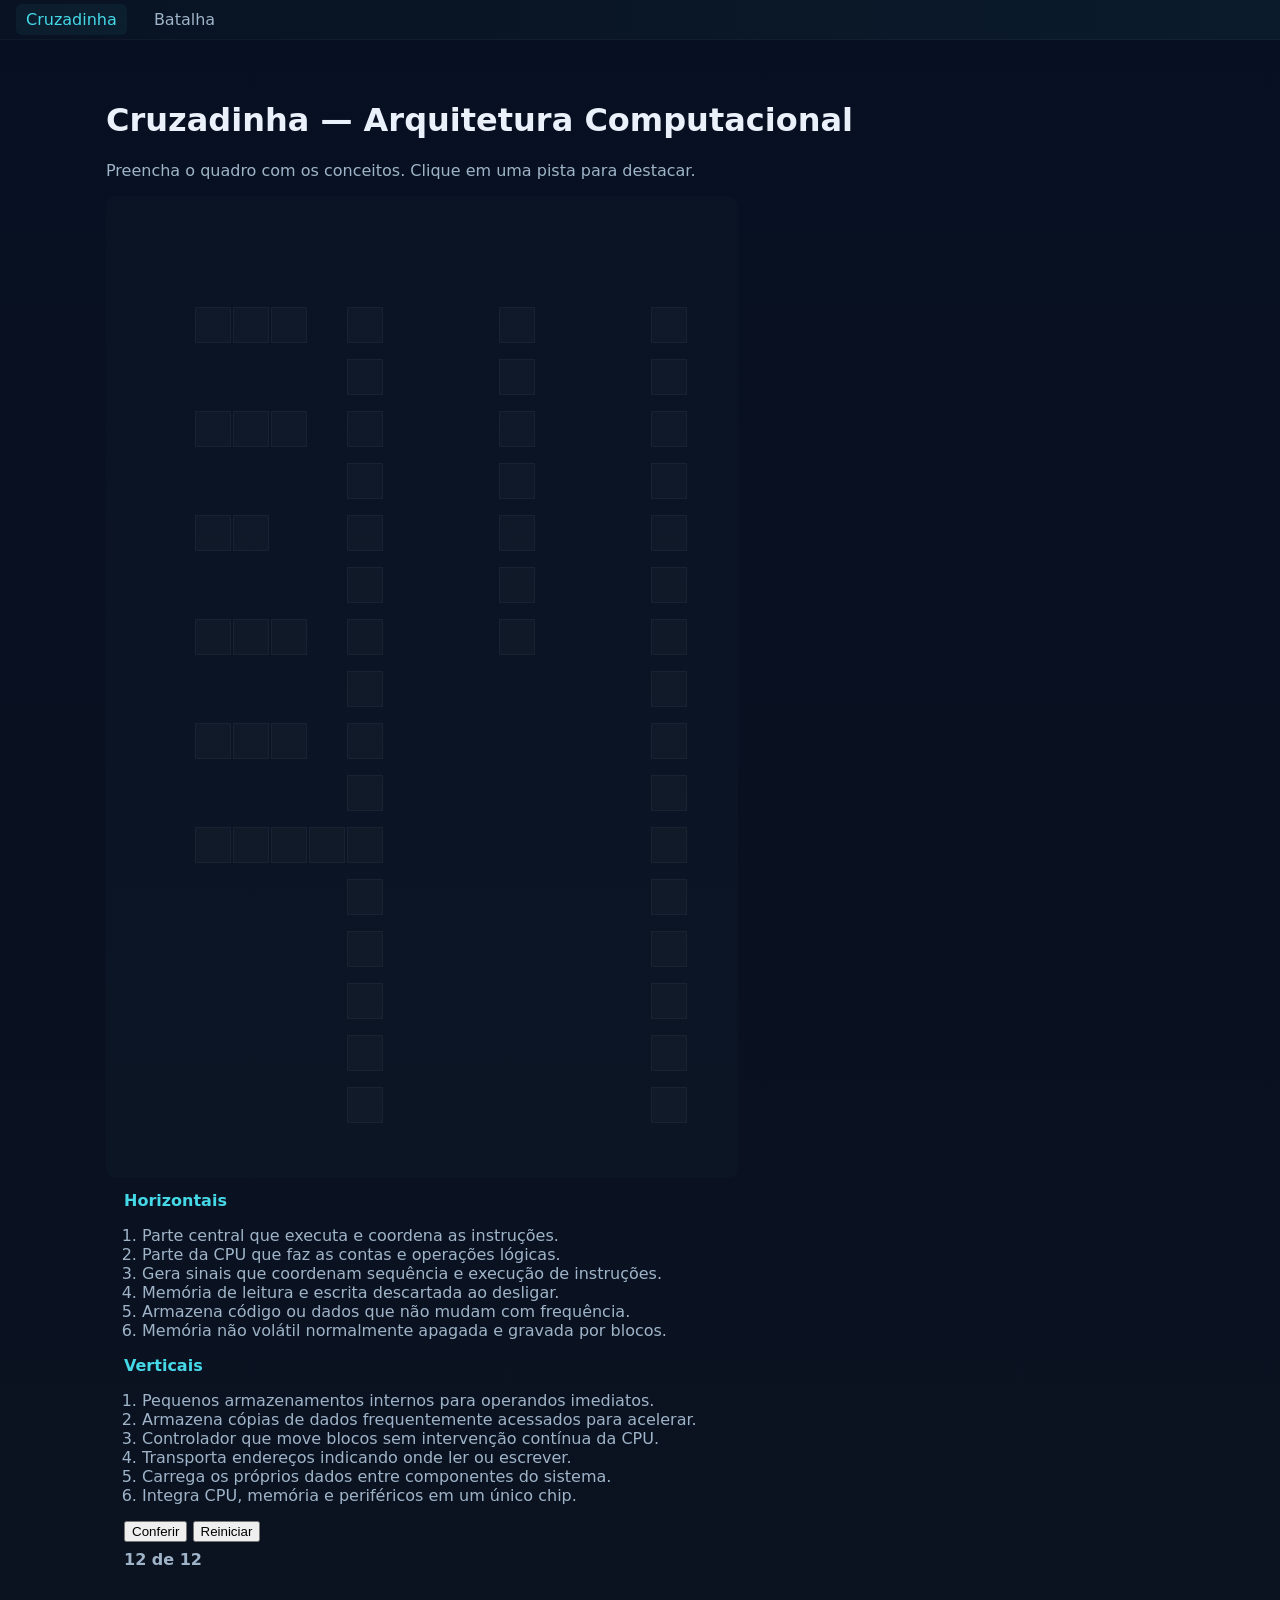
==== index.html @ d0a2ad6b "feat: cria arquvios inicias do projeto" ====
<!doctype html>
<html lang="pt-BR">
<head>
  <meta charset="utf-8" />
  <meta name="viewport" content="width=device-width,initial-scale=1" />
  <title>Cruzadinha - Arquitetura Computacional</title>
  <link rel="stylesheet" href="style.css">
</head>
<body>
  <header class="topnav">
    <nav>
      <a href="index.html" class="active">Cruzadinha</a>
      <a href="batalha.html">Batalha</a>
    </nav>
  </header>

  <main class="container">
    <h1>Cruzadinha — Arquitetura Computacional</h1>
    <p class="lead">Preencha o quadro com os conceitos. Clique em uma pista para destacar.</p>

    <section id="crossword-area">
      <!-- O tabuleiro será renderizado por script.js -->
      <div id="board" class="board" aria-label="Tabuleiro da cruzadinha"></div>
      <aside class="clues">
        <div>
          <h2>Horizontais</h2>
          <ol id="clues-across"></ol>
        </div>
        <div>
          <h2>Verticais</h2>
          <ol id="clues-down"></ol>
        </div>
        <div class="controls">
          <button id="check">Conferir</button>
          <button id="restart">Reiniciar</button>
          <div id="counter" class="counter">0 de 12</div>
        </div>
      </aside>
    </section>

  </main>

  <script src="conceitos.js"></script>
  <script src="script.js"></script>
</body>
</html>
---- style.css ----
/* Estilos compartilhados para Cruzadinha e Batalha */
:root{
  --bg:#0f1724;
  --panel:#0b1220;
  --accent:#45D9E8;
  --muted:#9fb4c8;
  --danger:#F05252;
  --success:#4ADE80;
}
*{box-sizing:border-box}
body{margin:0;font-family:system-ui,-apple-system,Segoe UI,Roboto,"Helvetica Neue",Arial;background:linear-gradient(180deg,#071022,#0b1220);color:#EAF1FA}
.topnav{background:linear-gradient(90deg,#081222,#0b1b2b);padding:10px 16px;border-bottom:1px solid rgba(255,255,255,0.03)}
.topnav nav a{color:var(--muted);margin-right:12px;text-decoration:none;padding:6px 10px;border-radius:6px}
.topnav nav a.active{color:var(--accent);background:rgba(69,217,232,0.06)}
.container{max-width:1100px;margin:24px auto;padding:16px}
.lead{color:var(--muted)}

.board{background:linear-gradient(180deg, rgba(255,255,255,0.01), rgba(69,217,232,0.02));padding:12px;border-radius:10px;display:inline-block}
.clues{display:inline-block;vertical-align:top;margin-left:18px;color:var(--muted)}
.clues h2{color:var(--accent);font-size:1rem}
.clues ol{padding-left:18px}
.controls{margin-top:12px}
.counter{margin-top:8px;font-weight:700}

/* Tabuleiro (cada célula) */
.cell{width:36px;height:36px;border:1px solid rgba(255,255,255,0.04);display:inline-flex;align-items:center;justify-content:center;background:rgba(255,255,255,0.02);margin:1px}
.cell input{width:100%;height:100%;text-align:center;background:transparent;border:0;color:#EAF1FA;font-weight:700;font-size:16px}
.cell.block{background:transparent;border:0}
.cell.correct{background:linear-gradient(90deg, rgba(74,222,128,0.14), rgba(0,0,0,0.12));border-color:rgba(74,222,128,0.3)}
.cell.wrong{background:linear-gradient(90deg, rgba(240,82,82,0.12), rgba(0,0,0,0.12));border-color:rgba(240,82,82,0.3)}
.cell.highlight{outline:3px solid rgba(69,217,232,0.14)}

/* Responsividade */
@media (max-width:800px){
  .board{display:block;overflow:auto}
  .clues{display:block;margin-left:0;margin-top:12px}
}

/* Batalha */
.status-row{display:flex;justify-content:space-between;align-items:center;gap:12px}
.life{background:var(--panel);padding:8px;border-radius:8px;min-width:220px}
.life .label{color:var(--muted);font-weight:700}
.attack-area{margin:18px 0;padding:12px;background:linear-gradient(90deg,#071622,#071226);border-radius:8px}
.cards{display:flex;gap:12px;flex-wrap:wrap}
.card-item{background:linear-gradient(180deg,#071b2a,#071226);padding:12px;border-radius:8px;border:1px solid rgba(255,255,255,0.04);width:180px;cursor:pointer}
.card-item:hover{box-shadow:0 10px 30px rgba(0,0,0,0.6)}
.feedback{margin-top:12px;padding:10px;border-radius:8px;background:rgba(255,255,255,0.02);color:var(--muted)}

.btn{background:var(--accent);color:#02141b;padding:8px 12px;border-radius:8px;border:none;cursor:pointer}
.btn:focus{outline:3px solid rgba(69,217,232,0.14)}

/* focus accessibility */
input:focus, button:focus, a:focus{outline:3px solid rgba(69,217,232,0.12)}
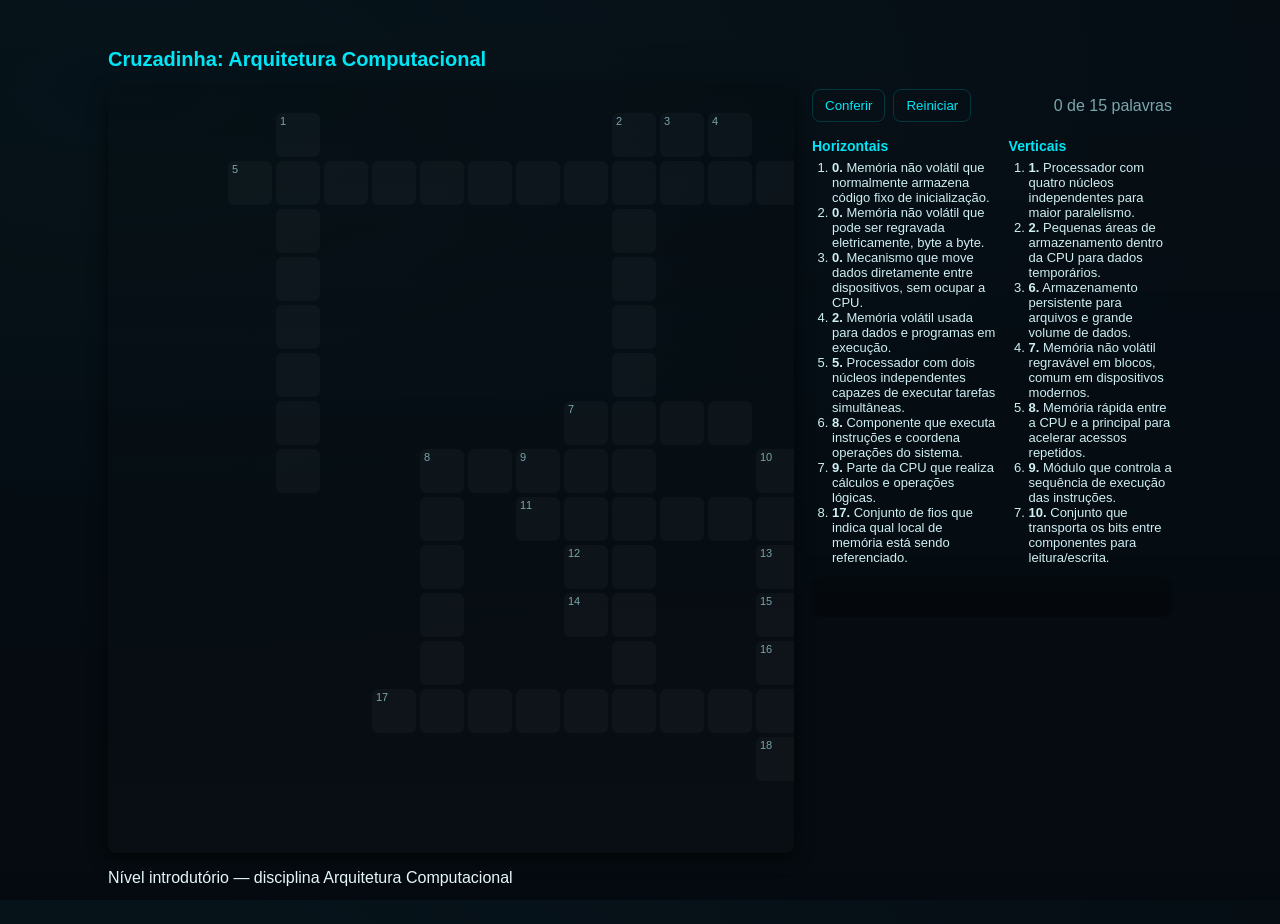
==== commit 107cd92e: "feat: adiciona css inciial e a funcionalidade da cruzada com as palavras em seu devido lugar" ====
--- a/index.html
+++ b/index.html
@@ -4,43 +4,44 @@
   <meta charset="utf-8" />
   <meta name="viewport" content="width=device-width,initial-scale=1" />
   <title>Cruzadinha - Arquitetura Computacional</title>
-  <link rel="stylesheet" href="style.css">
+  <link rel="stylesheet" href="style.css" />
 </head>
 <body>
-  <header class="topnav">
-    <nav>
-      <a href="index.html" class="active">Cruzadinha</a>
-      <a href="batalha.html">Batalha</a>
-    </nav>
-  </header>
+  <main class="container">
+    <h1>Cruzadinha: Arquitetura Computacional</h1>
 
-  <main class="container">
-    <h1>Cruzadinha — Arquitetura Computacional</h1>
-    <p class="lead">Preencha o quadro com os conceitos. Clique em uma pista para destacar.</p>
+    <section class="game">
+      <div id="board-wrap">
+        <div id="board"></div>
+      </div>
 
-    <section id="crossword-area">
-      <!-- O tabuleiro será renderizado por script.js -->
-      <div id="board" class="board" aria-label="Tabuleiro da cruzadinha"></div>
       <aside class="clues">
-        <div>
-          <h2>Horizontais</h2>
-          <ol id="clues-across"></ol>
-        </div>
-        <div>
-          <h2>Verticais</h2>
-          <ol id="clues-down"></ol>
-        </div>
         <div class="controls">
           <button id="check">Conferir</button>
           <button id="restart">Reiniciar</button>
-          <div id="counter" class="counter">0 de 12</div>
+          <div id="score">0 de 0 palavras</div>
         </div>
+
+        <div class="lists">
+          <div>
+            <h2>Horizontais</h2>
+            <ol id="across"></ol>
+          </div>
+          <div>
+            <h2>Verticais</h2>
+            <ol id="down"></ol>
+          </div>
+        </div>
+        <div id="message" class="message"></div>
       </aside>
     </section>
 
+    <footer>
+      <p>Nível introdutório — disciplina Arquitetura Computacional</p>
+    </footer>
   </main>
 
-  <script src="conceitos.js"></script>
+  <script src="dados.js"></script>
   <script src="script.js"></script>
 </body>
 </html>
--- a/style.css
+++ b/style.css
@@ -1,53 +1,54 @@
-/* Estilos compartilhados para Cruzadinha e Batalha */
 :root{
-  --bg:#0f1724;
-  --panel:#0b1220;
-  --accent:#45D9E8;
-  --muted:#9fb4c8;
-  --danger:#F05252;
-  --success:#4ADE80;
+  --bg:#071018; /* quase preto-azulado */
+  --panel:#071827;
+  --neon:#00e6f6; /* ciano */
+  --muted:#7aa6ad;
+  --correct:#07d18b;
+  --wrong:#ff4d6d;
 }
 *{box-sizing:border-box}
-body{margin:0;font-family:system-ui,-apple-system,Segoe UI,Roboto,"Helvetica Neue",Arial;background:linear-gradient(180deg,#071022,#0b1220);color:#EAF1FA}
-.topnav{background:linear-gradient(90deg,#081222,#0b1b2b);padding:10px 16px;border-bottom:1px solid rgba(255,255,255,0.03)}
-.topnav nav a{color:var(--muted);margin-right:12px;text-decoration:none;padding:6px 10px;border-radius:6px}
-.topnav nav a.active{color:var(--accent);background:rgba(69,217,232,0.06)}
-.container{max-width:1100px;margin:24px auto;padding:16px}
-.lead{color:var(--muted)}
+html,body,#board{height:100%}
+body{
+  margin:0;
+  font-family:Inter,Segoe UI,Arial, sans-serif;
+  background:
+    linear-gradient(180deg, rgba(0,0,0,0.15) 0%, rgba(0,0,0,0.35) 100%),
+    radial-gradient(1200px 600px at 10% 10%, rgba(0,230,246,0.03), transparent),
+    var(--bg);
+  color:#e6f7fb;
+  -webkit-font-smoothing:antialiased;
+  -moz-osx-font-smoothing:grayscale;
+}
+.container{max-width:1100px;margin:24px auto;padding:18px}
+h1{margin:6px 0 18px;color:var(--neon);font-size:20px}
+.game{display:flex;gap:18px;align-items:flex-start}
+#board-wrap{flex:1;overflow:auto;padding:12px;border-radius:8px;background:linear-gradient(180deg, rgba(0,0,0,0.12), rgba(255,255,255,0.01));box-shadow:0 4px 18px rgba(0,0,0,0.6)}
+#board{display:grid;gap:4px;padding:12px}
+.cell{width:44px;height:44px;background:rgba(255,255,255,0.03);border-radius:6px;position:relative;display:flex;align-items:center;justify-content:center}
+.cell.block{background:transparent}
+.cell input{width:100%;height:100%;border:0;background:transparent;color:var(--neon);font-weight:700;font-size:20px;text-align:center;outline:none}
+.cell .num{position:absolute;left:4px;top:2px;font-size:11px;color:var(--muted)}
+.clues{width:360px}
+.clues .controls{display:flex;gap:8px;align-items:center;margin-bottom:12px}
+button{background:transparent;border:1px solid rgba(0,230,246,0.18);color:var(--neon);padding:8px 12px;border-radius:8px;cursor:pointer}
+button:hover{background:rgba(0,230,246,0.03)}
+#score{margin-left:auto;color:var(--muted)}
+.lists{display:flex;gap:12px}
+.lists h2{margin:4px 0 6px;font-size:14px;color:var(--neon)}
+ol{padding-left:20px;margin:0;font-size:13px;color:#cfeff3}
+.message{margin-top:12px;padding:10px;border-radius:8px;background:rgba(0,0,0,0.25);min-height:40px}
+.cell.correct input{background:linear-gradient(90deg, rgba(7,209,139,0.06), rgba(7,209,139,0.02));border-radius:6px}
+.cell.wrong input{background:linear-gradient(90deg, rgba(255,77,109,0.06), rgba(255,77,109,0.02));border-radius:6px}
 
-.board{background:linear-gradient(180deg, rgba(255,255,255,0.01), rgba(69,217,232,0.02));padding:12px;border-radius:10px;display:inline-block}
-.clues{display:inline-block;vertical-align:top;margin-left:18px;color:var(--muted)}
-.clues h2{color:var(--accent);font-size:1rem}
-.clues ol{padding-left:18px}
-.controls{margin-top:12px}
-.counter{margin-top:8px;font-weight:700}
-
-/* Tabuleiro (cada célula) */
-.cell{width:36px;height:36px;border:1px solid rgba(255,255,255,0.04);display:inline-flex;align-items:center;justify-content:center;background:rgba(255,255,255,0.02);margin:1px}
-.cell input{width:100%;height:100%;text-align:center;background:transparent;border:0;color:#EAF1FA;font-weight:700;font-size:16px}
-.cell.block{background:transparent;border:0}
-.cell.correct{background:linear-gradient(90deg, rgba(74,222,128,0.14), rgba(0,0,0,0.12));border-color:rgba(74,222,128,0.3)}
-.cell.wrong{background:linear-gradient(90deg, rgba(240,82,82,0.12), rgba(0,0,0,0.12));border-color:rgba(240,82,82,0.3)}
-.cell.highlight{outline:3px solid rgba(69,217,232,0.14)}
-
-/* Responsividade */
-@media (max-width:800px){
-  .board{display:block;overflow:auto}
-  .clues{display:block;margin-left:0;margin-top:12px}
+/* responsive */
+@media (max-width:900px){
+  .game{flex-direction:column}
+  .clues{width:100%}
+  .cell{width:40px;height:40px}
 }
 
-/* Batalha */
-.status-row{display:flex;justify-content:space-between;align-items:center;gap:12px}
-.life{background:var(--panel);padding:8px;border-radius:8px;min-width:220px}
-.life .label{color:var(--muted);font-weight:700}
-.attack-area{margin:18px 0;padding:12px;background:linear-gradient(90deg,#071622,#071226);border-radius:8px}
-.cards{display:flex;gap:12px;flex-wrap:wrap}
-.card-item{background:linear-gradient(180deg,#071b2a,#071226);padding:12px;border-radius:8px;border:1px solid rgba(255,255,255,0.04);width:180px;cursor:pointer}
-.card-item:hover{box-shadow:0 10px 30px rgba(0,0,0,0.6)}
-.feedback{margin-top:12px;padding:10px;border-radius:8px;background:rgba(255,255,255,0.02);color:var(--muted)}
-
-.btn{background:var(--accent);color:#02141b;padding:8px 12px;border-radius:8px;border:none;cursor:pointer}
-.btn:focus{outline:3px solid rgba(69,217,232,0.14)}
-
-/* focus accessibility */
-input:focus, button:focus, a:focus{outline:3px solid rgba(69,217,232,0.12)}
+/* subtle grid/trace texture using CSS gradients (circuit-like) */
+body::before{content:"";position:fixed;inset:0;pointer-events:none;opacity:0.06;background-image:
+  linear-gradient(90deg, rgba(0,230,246,0.03) 1px, transparent 1px),
+  linear-gradient(0deg, rgba(0,230,246,0.02) 1px, transparent 1px);
+  background-size:120px 120px,120px 120px;mix-blend-mode:overlay}
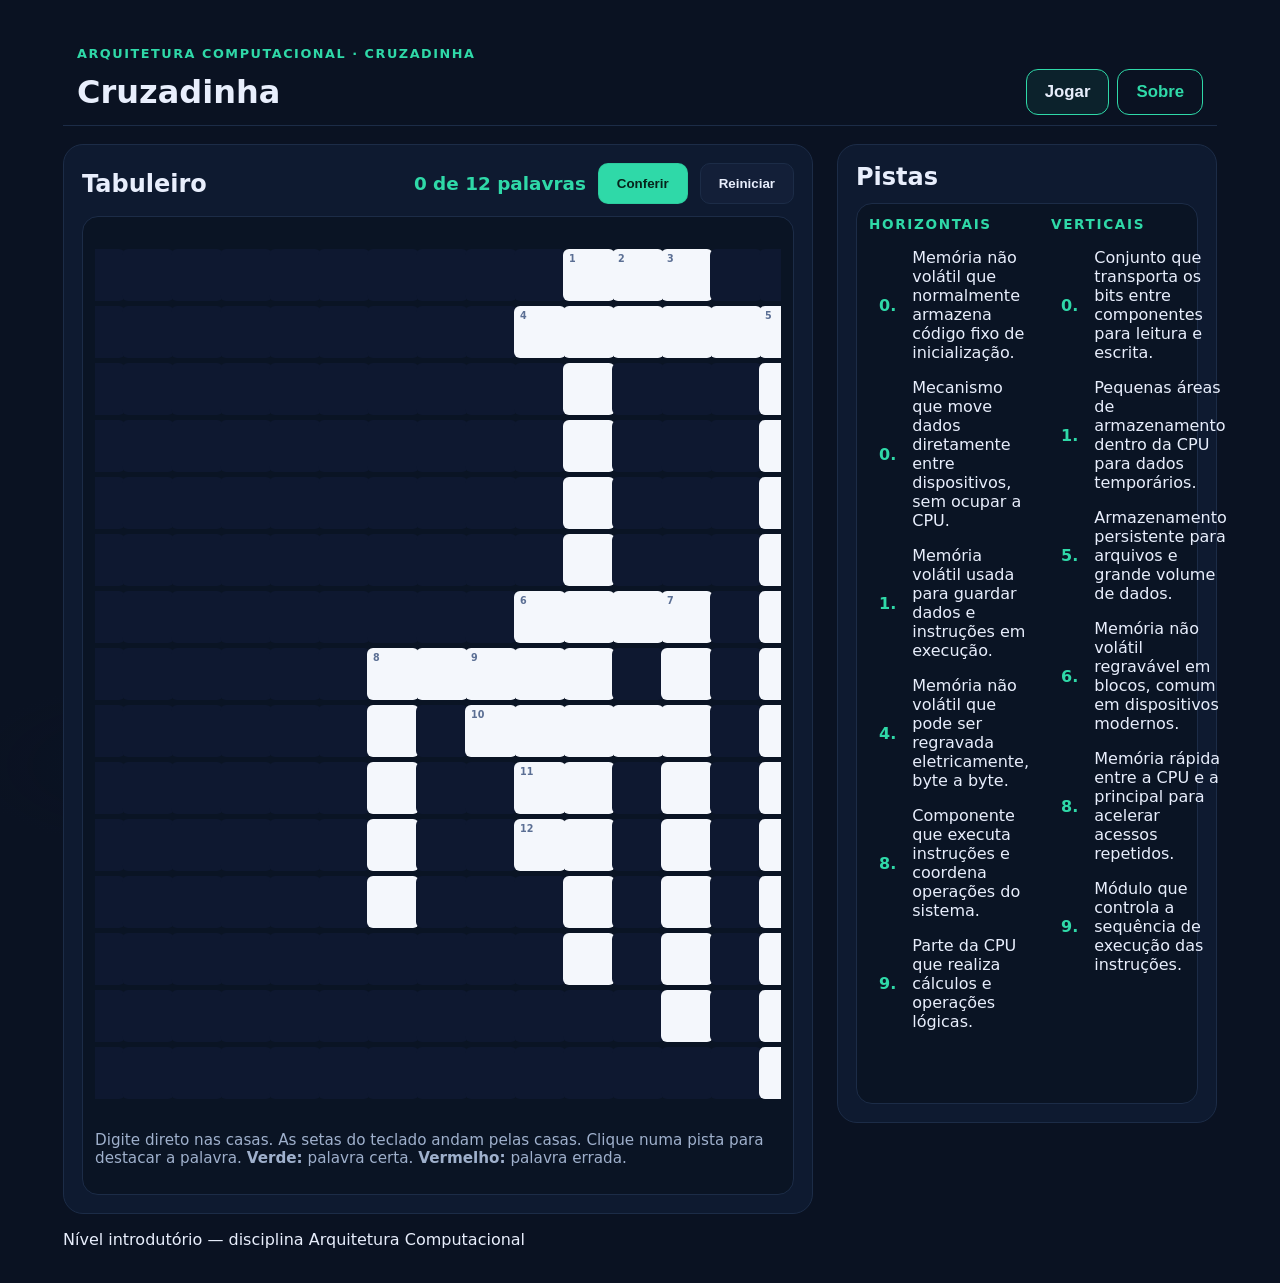
==== commit e46443a4: "style: altera a estilização da pagina" ====
--- a/index.html
+++ b/index.html
@@ -8,31 +8,55 @@
 </head>
 <body>
   <main class="container">
-    <h1>Cruzadinha: Arquitetura Computacional</h1>
+    <header class="site-header">
+      <div class="site-header-inner">
+        <div class="kicker">ARQUITETURA COMPUTACIONAL · CRUZADINHA</div>
+        <div class="title-row">
+          <h1 class="site-title">Cruzadinha</h1>
+          <nav class="nav-menu" aria-label="menu principal">
+            <button class="nav-btn current">Jogar</button>
+            <button class="nav-btn">Sobre</button>
+          </nav>
+        </div>
+      </div>
+    </header>
 
     <section class="game">
-      <div id="board-wrap">
-        <div id="board"></div>
+      <div class="card board-card">
+        <div class="card-header">
+          <div class="card-title">Tabuleiro</div>
+          <div class="card-actions">
+            <div id="score">0 de 0 palavras</div>
+            <button id="check">Conferir</button>
+            <button id="restart">Reiniciar</button>
+          </div>
+        </div>
+
+        <div class="card-body">
+          <div id="board-wrap">
+            <div id="board"></div>
+          </div>
+          <p class="help">Digite direto nas casas. As setas do teclado andam pelas casas. Clique numa pista para destacar a palavra. <strong>Verde:</strong> palavra certa. <strong>Vermelho:</strong> palavra errada.</p>
+        </div>
       </div>
 
-      <aside class="clues">
-        <div class="controls">
-          <button id="check">Conferir</button>
-          <button id="restart">Reiniciar</button>
-          <div id="score">0 de 0 palavras</div>
+      <aside class="card clues-card">
+        <div class="card-header">
+          <div class="card-title">Pistas</div>
         </div>
-
-        <div class="lists">
-          <div>
-            <h2>Horizontais</h2>
-            <ol id="across"></ol>
+        <div class="card-body">
+          <div class="lists">
+            <div class="list-col">
+              <h3 class="list-title">HORIZONTAIS</h3>
+              <ol id="across" class="clue-list"></ol>
+            </div>
+            <div class="list-col">
+              <h3 class="list-title">VERTICAIS</h3>
+              <ol id="down" class="clue-list"></ol>
+            </div>
           </div>
-          <div>
-            <h2>Verticais</h2>
-            <ol id="down"></ol>
-          </div>
+          <div id="message" class="message"></div>
         </div>
-        <div id="message" class="message"></div>
       </aside>
     </section>
 
--- a/style.css
+++ b/style.css
@@ -1,54 +1,110 @@
 :root{
-  --bg:#071018; /* quase preto-azulado */
-  --panel:#071827;
-  --neon:#00e6f6; /* ciano */
-  --muted:#7aa6ad;
-  --correct:#07d18b;
-  --wrong:#ff4d6d;
+  --bg: #0a1222;
+  --card: #0e1a30;
+  --card-fundo: #0a1424;
+  --borda: #1c2c47;
+  --menta: #2fd9a8;
+  --texto: #e8eefc;
+  --texto-suave: #9fb0cc;
+  --certo: #2fd9a8;
+  --errado: #ff5d6c;
+  --casa: #f4f7fc;
+  --casa-vazia: #0e1830;
 }
 *{box-sizing:border-box}
-html,body,#board{height:100%}
+html,body{height:100%}
 body{
   margin:0;
-  font-family:Inter,Segoe UI,Arial, sans-serif;
-  background:
-    linear-gradient(180deg, rgba(0,0,0,0.15) 0%, rgba(0,0,0,0.35) 100%),
-    radial-gradient(1200px 600px at 10% 10%, rgba(0,230,246,0.03), transparent),
-    var(--bg);
-  color:#e6f7fb;
+  font-family: system-ui, "Segoe UI", Roboto, Arial, sans-serif;
+  background: radial-gradient(800px 400px at 10% 85%, rgba(10,18,34,0.12), transparent 20%), var(--bg);
+  color:var(--texto);
   -webkit-font-smoothing:antialiased;
   -moz-osx-font-smoothing:grayscale;
 }
-.container{max-width:1100px;margin:24px auto;padding:18px}
-h1{margin:6px 0 18px;color:var(--neon);font-size:20px}
-.game{display:flex;gap:18px;align-items:flex-start}
-#board-wrap{flex:1;overflow:auto;padding:12px;border-radius:8px;background:linear-gradient(180deg, rgba(0,0,0,0.12), rgba(255,255,255,0.01));box-shadow:0 4px 18px rgba(0,0,0,0.6)}
-#board{display:grid;gap:4px;padding:12px}
-.cell{width:44px;height:44px;background:rgba(255,255,255,0.03);border-radius:6px;position:relative;display:flex;align-items:center;justify-content:center}
-.cell.block{background:transparent}
-.cell input{width:100%;height:100%;border:0;background:transparent;color:var(--neon);font-weight:700;font-size:20px;text-align:center;outline:none}
-.cell .num{position:absolute;left:4px;top:2px;font-size:11px;color:var(--muted)}
-.clues{width:360px}
-.clues .controls{display:flex;gap:8px;align-items:center;margin-bottom:12px}
-button{background:transparent;border:1px solid rgba(0,230,246,0.18);color:var(--neon);padding:8px 12px;border-radius:8px;cursor:pointer}
-button:hover{background:rgba(0,230,246,0.03)}
-#score{margin-left:auto;color:var(--muted)}
-.lists{display:flex;gap:12px}
-.lists h2{margin:4px 0 6px;font-size:14px;color:var(--neon)}
-ol{padding-left:20px;margin:0;font-size:13px;color:#cfeff3}
-.message{margin-top:12px;padding:10px;border-radius:8px;background:rgba(0,0,0,0.25);min-height:40px}
-.cell.correct input{background:linear-gradient(90deg, rgba(7,209,139,0.06), rgba(7,209,139,0.02));border-radius:6px}
-.cell.wrong input{background:linear-gradient(90deg, rgba(255,77,109,0.06), rgba(255,77,109,0.02));border-radius:6px}
+.container{max-width:1190px;margin:18px auto;padding:18px}
+
+/* Header */
+.site-header{border-bottom:1px solid var(--borda);background:transparent;padding:10px 0;margin-bottom:18px}
+.site-header-inner{display:flex;flex-direction:column;gap:8px;max-width:1190px;margin:0 auto;padding:0 14px}
+.kicker{color:var(--menta);font-weight:800;letter-spacing:0.12em;font-size:0.8rem;text-transform:uppercase}
+.title-row{display:flex;align-items:center;gap:16px}
+.site-title{font-size:2rem;margin:0;font-weight:800;color:var(--texto)}
+.nav-menu{margin-left:auto;display:flex;gap:8px}
+.nav-btn{background:transparent;border:1px solid var(--menta);color:var(--menta);padding:12px 18px;border-radius:12px;font-weight:800;font-size:1.05rem;cursor:pointer}
+.nav-btn.current{background:rgba(47,217,168,0.08);color:var(--texto)}
+.nav-btn:hover{background:rgba(47,217,168,0.12)}
+.nav-btn:focus{outline:3px solid rgba(47,217,168,0.18)}
+
+/* layout */
+.game{display:flex;gap:24px;align-items:flex-start}
+.card{background:var(--card);border:1px solid var(--borda);border-radius:20px;padding:18px}
+.board-card{flex:1;min-width:320px}
+.clues-card{width:380px}
+.card-header{display:flex;align-items:center;justify-content:space-between;margin-bottom:12px}
+.card-title{font-size:1.5rem;font-weight:800;color:var(--texto)}
+.card-actions{display:flex;align-items:center;gap:12px}
+.card-actions #score{color:var(--menta);font-weight:800;font-size:1.15rem}
+.card-actions button{border-radius:10px;padding:12px 18px;font-weight:800;cursor:pointer;border:1px solid var(--borda)}
+.card-actions button:focus{outline:3px solid rgba(47,217,168,0.14)}
+.card-actions #check{background:var(--menta);color:#06231b;border:1px solid rgba(0,0,0,0.06)}
+.card-actions #restart{background:#131f38;color:var(--texto);border:1px solid var(--borda)}
+.card-actions button:hover{transform:translateY(-1px);filter:brightness(1.05)}
+
+.card-body{background:var(--card-fundo);border:1px solid var(--borda);border-radius:16px;padding:12px}
+
+#board-wrap{overflow:auto;padding:12px;display:flex;justify-content:center}
+#board{display:grid;gap:5px;padding:8px}
+.cell{width:52px;height:52px;border-radius:6px;position:relative;display:flex;align-items:center;justify-content:center;transition:background-color 150ms,color 150ms,transform 120ms}
+.cell.block{background:var(--casa-vazia)}
+.cell input{width:100%;height:100%;border:0;background:var(--casa);color:#0a1222;font-weight:800;font-size:1.5rem;text-align:center;outline:none;border-radius:6px}
+.cell .num{position:absolute;left:6px;top:4px;font-size:0.6rem;color:#5b6f94;font-weight:600;text-transform:lowercase}
+
+/* focus and active word (best-effort: focus cell + focus-within) */
+.cell:focus-within{box-shadow:0 0 0 3px rgba(47,217,168,0.12);}
+.cell input:focus{outline:2px solid var(--menta);box-shadow:0 4px 18px rgba(47,217,168,0.08)}
+.cell:focus-within input{background: #d6f7ec}
+
+/* correct / wrong */
+.cell.correct{background:var(--certo)}
+.cell.correct input{background:transparent;color:#06231b}
+.cell.wrong{background:var(--errado)}
+.cell.wrong input{background:transparent;color:#fff}
+.cell.correct.wrong{background:var(--certo)}
+
+.help{color:var(--texto-suave);font-size:0.95rem;margin-top:12px}
+
+/* clues */
+.lists{display:grid;grid-template-columns:1fr 1fr;gap:12px}
+.list-title{font-size:0.85rem;color:var(--menta);font-weight:800;letter-spacing:0.12em;text-transform:uppercase;margin:0 0 8px}
+.clue-list{list-style-position:inside;padding:0;margin:0;color:var(--texto)}
+.clue-list li{padding:8px 10px;border-radius:8px;display:flex;align-items:center;justify-content:space-between;gap:8px}
+.clue-list li:hover{background:#13213b;cursor:pointer}
+.clue-list li strong{color:var(--menta);margin-right:8px}
+.clue-list li .status{opacity:0}
+.clue-list li.correct .status{opacity:1;color:var(--certo)}
+.clue-list li.wrong .status{opacity:1;color:var(--errado)}
+.message{margin-top:12px;padding:10px;border-radius:8px;background:transparent;min-height:40px}
+
+/* success banner */
+.success-banner{border:1px solid rgba(47,217,168,0.22);background:rgba(47,217,168,0.08);padding:12px;border-radius:14px;color:var(--texto);font-weight:700;animation: enter 260ms ease}
+@keyframes enter{from{opacity:0;transform:translateY(6px)}to{opacity:1;transform:none}}
 
 /* responsive */
 @media (max-width:900px){
   .game{flex-direction:column}
-  .clues{width:100%}
+  .clues-card{width:100%}
+  .card{padding:14px}
   .cell{width:40px;height:40px}
+  .site-title{font-size:1.4rem}
+  .nav-menu{order:3;width:100%;justify-content:flex-start}
 }
 
-/* subtle grid/trace texture using CSS gradients (circuit-like) */
-body::before{content:"";position:fixed;inset:0;pointer-events:none;opacity:0.06;background-image:
-  linear-gradient(90deg, rgba(0,230,246,0.03) 1px, transparent 1px),
-  linear-gradient(0deg, rgba(0,230,246,0.02) 1px, transparent 1px);
-  background-size:120px 120px,120px 120px;mix-blend-mode:overlay}
+@media (max-width:700px){
+  #board{gap:4px}
+  .cell{width:36px;height:36px}
+  .card-actions{flex-direction:column;align-items:flex-end}
+}
+
+@media (prefers-reduced-motion: reduce){
+  *{transition:none!important;animation:none!important}
+}
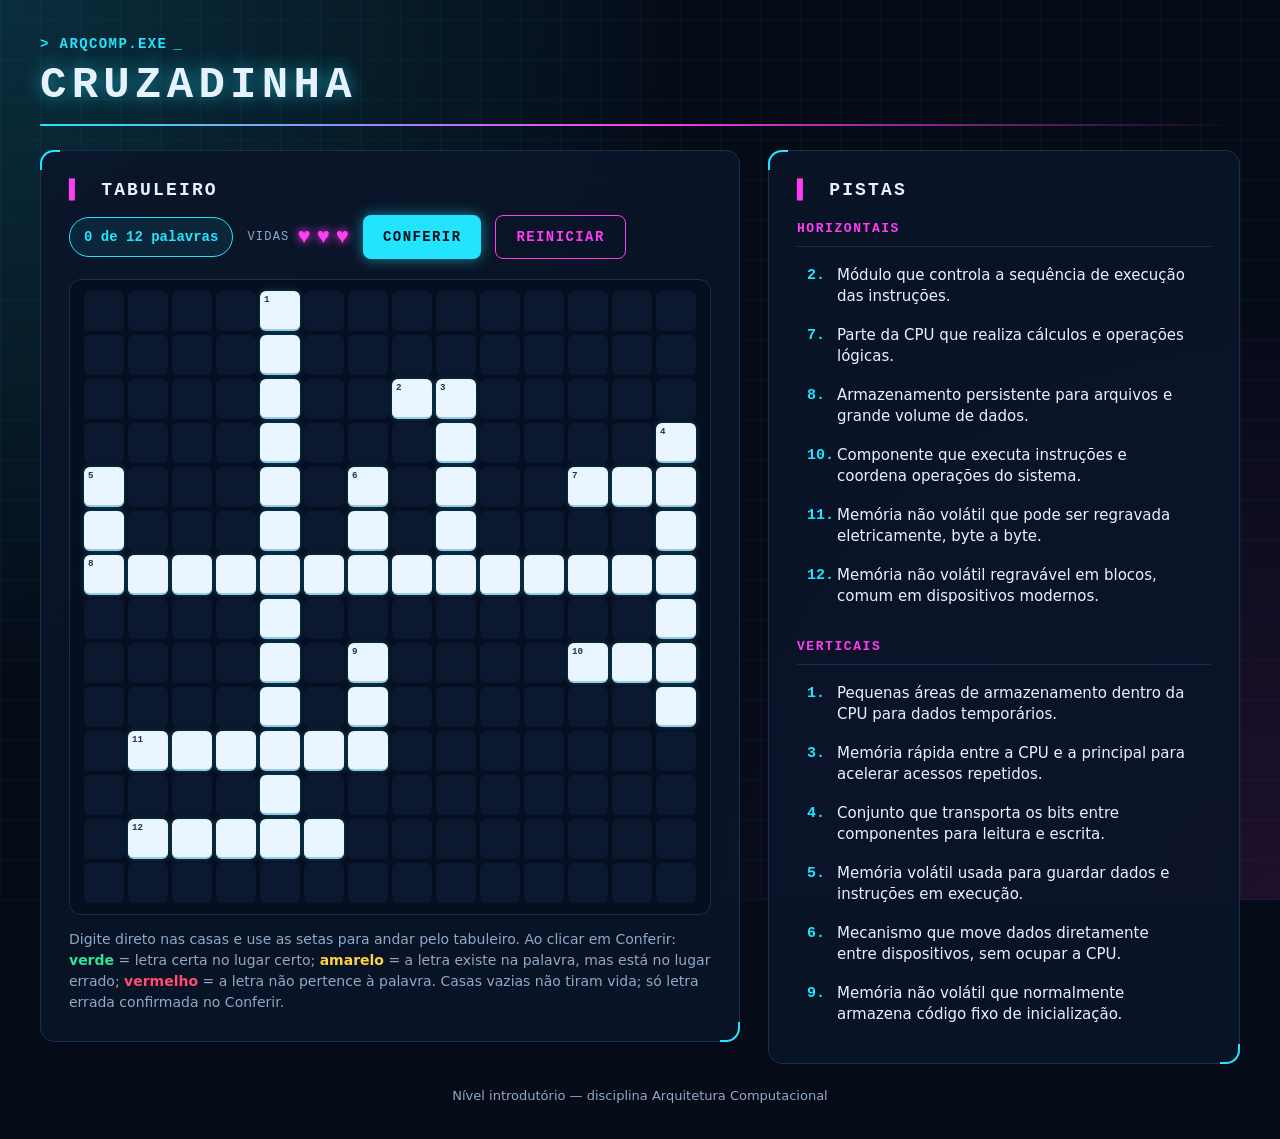
==== commit 38b88a8f: "refactor: reorganiza os arquivos para melhorar a experiência do usuário" ====
--- a/index.html
+++ b/index.html
@@ -10,23 +10,19 @@
   <main class="container">
     <header class="site-header">
       <div class="site-header-inner">
-        <div class="kicker">ARQUITETURA COMPUTACIONAL · CRUZADINHA</div>
-        <div class="title-row">
-          <h1 class="site-title">Cruzadinha</h1>
-          <nav class="nav-menu" aria-label="menu principal">
-            <button class="nav-btn current">Jogar</button>
-            <button class="nav-btn">Sobre</button>
-          </nav>
-        </div>
+        <div class="prompt-line">&gt; ARQCOMP.EXE<span class="cursor">_</span></div>
+        <h1 class="site-title">CRUZADINHA</h1>
+        <div class="title-underline"></div>
       </div>
     </header>
 
     <section class="game">
-      <div class="card board-card">
+      <div class="card board-card painel">
         <div class="card-header">
-          <div class="card-title">Tabuleiro</div>
+          <h2 class="panel-title">TABULEIRO</h2>
           <div class="card-actions">
             <div id="score">0 de 0 palavras</div>
+            <div id="lives" aria-label="3 vidas restantes">Vidas: ♥ ♥ ♥</div>
             <button id="check">Conferir</button>
             <button id="restart">Reiniciar</button>
           </div>
@@ -36,13 +32,14 @@
           <div id="board-wrap">
             <div id="board"></div>
           </div>
-          <p class="help">Digite direto nas casas. As setas do teclado andam pelas casas. Clique numa pista para destacar a palavra. <strong>Verde:</strong> palavra certa. <strong>Vermelho:</strong> palavra errada.</p>
+          <div id="status" class="status-area" aria-live="polite"></div>
+          <p class="help">Digite direto nas casas e use as setas para andar pelo tabuleiro. Ao clicar em Conferir: <strong class="c-verde">verde</strong> = letra certa no lugar certo; <strong class="c-amarelo">amarelo</strong> = a letra existe na palavra, mas está no lugar errado; <strong class="c-vermelho">vermelho</strong> = a letra não pertence à palavra. Casas vazias não tiram vida; só letra errada confirmada no Conferir.</p>
         </div>
       </div>
 
-      <aside class="card clues-card">
+      <aside class="card clues-card painel">
         <div class="card-header">
-          <div class="card-title">Pistas</div>
+          <h2 class="panel-title">PISTAS</h2>
         </div>
         <div class="card-body">
           <div class="lists">
@@ -68,4 +65,4 @@
   <script src="dados.js"></script>
   <script src="script.js"></script>
 </body>
-</html>
+</html>
--- a/style.css
+++ b/style.css
@@ -1,110 +1,540 @@
-:root{
-  --bg: #0a1222;
-  --card: #0e1a30;
-  --card-fundo: #0a1424;
-  --borda: #1c2c47;
-  --menta: #2fd9a8;
-  --texto: #e8eefc;
-  --texto-suave: #9fb0cc;
-  --certo: #2fd9a8;
-  --errado: #ff5d6c;
-  --casa: #f4f7fc;
-  --casa-vazia: #0e1830;
-}
-*{box-sizing:border-box}
-html,body{height:100%}
-body{
-  margin:0;
-  font-family: system-ui, "Segoe UI", Roboto, Arial, sans-serif;
-  background: radial-gradient(800px 400px at 10% 85%, rgba(10,18,34,0.12), transparent 20%), var(--bg);
-  color:var(--texto);
-  -webkit-font-smoothing:antialiased;
-  -moz-osx-font-smoothing:grayscale;
-}
-.container{max-width:1190px;margin:18px auto;padding:18px}
+:root {
+  --bg: #050b17;
+  --painel: rgba(10, 20, 40, 0.9);
+  --borda: #17304d;
+  --ciano: #22e4ff;
+  --magenta: #ff3df2;
+  --texto: #e6f3ff;
+  --texto-suave: #8fa9c7;
+  --certo: #2fe39a;
+  --amarelo: #ffd23f;
+  --errado: #ff4d6d;
+  --casa: #eaf6ff;
+  --casa-ativa: #cfeffb;
+  --grade-vazia: #0b1830;
+  --grade-gap: #060f20;
+  --tam-casa: 44px;
+  /* will be overridden by JS */
+}
+
+* {
+  box-sizing: border-box
+}
+
+html,
+body {
+  height: 100%;
+}
+
+body {
+  margin: 0;
+  color: var(--texto);
+  background:
+    radial-gradient(circle at 0 0, rgba(34, 228, 255, .16), transparent 45%),
+    radial-gradient(circle at 100% 100%, rgba(255, 61, 242, .10), transparent 40%),
+    repeating-linear-gradient(0deg, rgba(34, 228, 255, .04) 0 1px, transparent 1px 40px),
+    repeating-linear-gradient(90deg, rgba(34, 228, 255, .04) 0 1px, transparent 1px 40px),
+    var(--bg);
+  background-attachment: fixed;
+  -webkit-font-smoothing: antialiased;
+}
+
+.container {
+  max-width: 1280px;
+  margin: 0 auto;
+  padding: 36px 40px;
+  display: flex;
+  flex-direction: column;
+  gap: 24px
+}
 
 /* Header */
-.site-header{border-bottom:1px solid var(--borda);background:transparent;padding:10px 0;margin-bottom:18px}
-.site-header-inner{display:flex;flex-direction:column;gap:8px;max-width:1190px;margin:0 auto;padding:0 14px}
-.kicker{color:var(--menta);font-weight:800;letter-spacing:0.12em;font-size:0.8rem;text-transform:uppercase}
-.title-row{display:flex;align-items:center;gap:16px}
-.site-title{font-size:2rem;margin:0;font-weight:800;color:var(--texto)}
-.nav-menu{margin-left:auto;display:flex;gap:8px}
-.nav-btn{background:transparent;border:1px solid var(--menta);color:var(--menta);padding:12px 18px;border-radius:12px;font-weight:800;font-size:1.05rem;cursor:pointer}
-.nav-btn.current{background:rgba(47,217,168,0.08);color:var(--texto)}
-.nav-btn:hover{background:rgba(47,217,168,0.12)}
-.nav-btn:focus{outline:3px solid rgba(47,217,168,0.18)}
-
-/* layout */
-.game{display:flex;gap:24px;align-items:flex-start}
-.card{background:var(--card);border:1px solid var(--borda);border-radius:20px;padding:18px}
-.board-card{flex:1;min-width:320px}
-.clues-card{width:380px}
-.card-header{display:flex;align-items:center;justify-content:space-between;margin-bottom:12px}
-.card-title{font-size:1.5rem;font-weight:800;color:var(--texto)}
-.card-actions{display:flex;align-items:center;gap:12px}
-.card-actions #score{color:var(--menta);font-weight:800;font-size:1.15rem}
-.card-actions button{border-radius:10px;padding:12px 18px;font-weight:800;cursor:pointer;border:1px solid var(--borda)}
-.card-actions button:focus{outline:3px solid rgba(47,217,168,0.14)}
-.card-actions #check{background:var(--menta);color:#06231b;border:1px solid rgba(0,0,0,0.06)}
-.card-actions #restart{background:#131f38;color:var(--texto);border:1px solid var(--borda)}
-.card-actions button:hover{transform:translateY(-1px);filter:brightness(1.05)}
-
-.card-body{background:var(--card-fundo);border:1px solid var(--borda);border-radius:16px;padding:12px}
-
-#board-wrap{overflow:auto;padding:12px;display:flex;justify-content:center}
-#board{display:grid;gap:5px;padding:8px}
-.cell{width:52px;height:52px;border-radius:6px;position:relative;display:flex;align-items:center;justify-content:center;transition:background-color 150ms,color 150ms,transform 120ms}
-.cell.block{background:var(--casa-vazia)}
-.cell input{width:100%;height:100%;border:0;background:var(--casa);color:#0a1222;font-weight:800;font-size:1.5rem;text-align:center;outline:none;border-radius:6px}
-.cell .num{position:absolute;left:6px;top:4px;font-size:0.6rem;color:#5b6f94;font-weight:600;text-transform:lowercase}
-
-/* focus and active word (best-effort: focus cell + focus-within) */
-.cell:focus-within{box-shadow:0 0 0 3px rgba(47,217,168,0.12);}
-.cell input:focus{outline:2px solid var(--menta);box-shadow:0 4px 18px rgba(47,217,168,0.08)}
-.cell:focus-within input{background: #d6f7ec}
-
-/* correct / wrong */
-.cell.correct{background:var(--certo)}
-.cell.correct input{background:transparent;color:#06231b}
-.cell.wrong{background:var(--errado)}
-.cell.wrong input{background:transparent;color:#fff}
-.cell.correct.wrong{background:var(--certo)}
-
-.help{color:var(--texto-suave);font-size:0.95rem;margin-top:12px}
-
-/* clues */
-.lists{display:grid;grid-template-columns:1fr 1fr;gap:12px}
-.list-title{font-size:0.85rem;color:var(--menta);font-weight:800;letter-spacing:0.12em;text-transform:uppercase;margin:0 0 8px}
-.clue-list{list-style-position:inside;padding:0;margin:0;color:var(--texto)}
-.clue-list li{padding:8px 10px;border-radius:8px;display:flex;align-items:center;justify-content:space-between;gap:8px}
-.clue-list li:hover{background:#13213b;cursor:pointer}
-.clue-list li strong{color:var(--menta);margin-right:8px}
-.clue-list li .status{opacity:0}
-.clue-list li.correct .status{opacity:1;color:var(--certo)}
-.clue-list li.wrong .status{opacity:1;color:var(--errado)}
-.message{margin-top:12px;padding:10px;border-radius:8px;background:transparent;min-height:40px}
-
-/* success banner */
-.success-banner{border:1px solid rgba(47,217,168,0.22);background:rgba(47,217,168,0.08);padding:12px;border-radius:14px;color:var(--texto);font-weight:700;animation: enter 260ms ease}
-@keyframes enter{from{opacity:0;transform:translateY(6px)}to{opacity:1;transform:none}}
+.site-header-inner {
+  position: relative
+}
+
+.prompt-line {
+  font-family: "JetBrains Mono", Consolas, "Courier New", monospace;
+  color: var(--ciano);
+  font-weight: 700;
+  font-size: 14px;
+  letter-spacing: .1em
+}
+
+.prompt-line .cursor {
+  display: inline-block;
+  margin-left: 6px;
+  opacity: 1
+}
+
+@media (prefers-reduced-motion: no-preference) {
+  .prompt-line .cursor {
+    animation: blink 1s steps(1) infinite
+  }
+}
+
+@keyframes blink {
+  50% {
+    opacity: 0
+  }
+}
+
+.site-title {
+  font-family: "JetBrains Mono", Consolas, "Courier New", monospace;
+  font-size: 44px;
+  font-weight: 900;
+  letter-spacing: .12em;
+  margin: 8px 0 14px;
+  color: var(--texto);
+  text-shadow: 0 0 18px rgba(34, 228, 255, .6)
+}
+
+.title-underline {
+  height: 2px;
+  border-radius: 2px;
+  background: linear-gradient(90deg, var(--ciano), var(--magenta), transparent)
+}
+
+/* Layout */
+.game {
+  display: flex;
+  gap: 28px;
+  align-items: flex-start
+}
+
+.board-card {
+  flex: 1 1 0;
+  min-width: 0
+}
+
+.clues-card {
+  flex: 0 0 472px
+}
+
+@media (max-width:1000px) {
+  .game {
+    flex-direction: column;
+    align-items: stretch
+  }
+
+  .clues-card {
+    flex: none
+  }
+}
+
+.painel {
+  background: var(--painel);
+  border: 1px solid var(--borda);
+  border-radius: 14px;
+  padding: 28px;
+  position: relative
+}
+
+.painel::before {
+  content: "";
+  position: absolute;
+  top: -1px;
+  left: -1px;
+  width: 18px;
+  height: 18px;
+  border-top: 2px solid var(--ciano);
+  border-left: 2px solid var(--ciano);
+  border-top-left-radius: 14px
+}
+
+.painel::after {
+  content: "";
+  position: absolute;
+  right: -1px;
+  bottom: -1px;
+  width: 18px;
+  height: 18px;
+  border-bottom: 2px solid var(--ciano);
+  border-right: 2px solid var(--ciano);
+  border-bottom-right-radius: 14px
+}
+
+.panel-title {
+  font-family: "JetBrains Mono", Consolas, "Courier New", monospace;
+  font-size: 18px;
+  font-weight: 800;
+  letter-spacing: .12em;
+  text-transform: uppercase;
+  color: var(--texto);
+  margin: 0;
+  display: flex;
+  align-items: center;
+  gap: 8px
+}
+
+.panel-title::before {
+  content: "▍";
+  color: var(--magenta);
+  margin-right: 8px
+}
+
+/* status bar inside tabuleiro painel */
+.card-header {
+  display: flex;
+  justify-content: space-between;
+  align-items: center;
+  gap: 14px;
+  flex-wrap: wrap;
+  margin-bottom: 20px
+}
+
+.card-title {
+  font-size: 1.2rem
+}
+
+.card-actions {
+  display: flex;
+  align-items: center;
+  gap: 14px
+}
+
+.pill-score {
+  border: 1px solid var(--ciano);
+  background: rgba(34, 228, 255, .08);
+  color: var(--ciano);
+  font-family: "JetBrains Mono", monospace;
+  font-weight: 800;
+  font-size: 14px;
+  padding: 11px 14px;
+  border-radius: 999px
+}
+
+#score {
+  font-family: "JetBrains Mono", monospace;
+  font-weight: 800;
+  font-size: 14px;
+  padding: 11px 14px;
+  border-radius: 999px;
+  border: 1px solid var(--ciano);
+  background: rgba(34, 228, 255, .08);
+  color: var(--ciano)
+}
+
+#lives {
+  display: flex;
+  align-items: center;
+  gap: 8px;
+  font-family: "JetBrains Mono", monospace
+}
+
+.vida {
+  font-size: 22px
+}
+
+.vida.ativa {
+  color: var(--magenta);
+  text-shadow: 0 0 10px var(--magenta)
+}
+
+.vida.perdida {
+  color: var(--borda)
+}
+
+/* Buttons */
+#check {
+  height: 44px;
+  padding: 0 20px;
+  border-radius: 8px;
+  border: 0;
+  background: var(--ciano);
+  color: #031018;
+  font-family: "JetBrains Mono", monospace;
+  font-weight: 800;
+  font-size: 14px;
+  text-transform: uppercase;
+  letter-spacing: .1em;
+  box-shadow: 0 0 14px rgba(34, 228, 255, .55);
+  cursor: pointer
+}
+
+#restart {
+  height: 44px;
+  padding: 0 20px;
+  border-radius: 8px;
+  border: 1px solid var(--magenta);
+  background: transparent;
+  color: var(--magenta);
+  font-family: "JetBrains Mono", monospace;
+  font-weight: 800;
+  font-size: 14px;
+  text-transform: uppercase;
+  letter-spacing: .1em;
+  cursor: pointer
+}
+
+#check:hover {
+  transform: translateY(-1px);
+  filter: brightness(1.05)
+}
+
+#restart:hover {
+  background: rgba(255, 61, 242, .15);
+  box-shadow: 0 0 12px rgba(255, 61, 242, .08)
+}
+
+#check:focus,
+#restart:focus {
+  outline: 2px solid var(--ciano);
+  outline-offset: 2px
+}
+
+/* board box */
+#board-wrap {
+  position: relative;
+  padding: 11px;
+  background: var(--grade-gap);
+  border: 1px solid var(--borda);
+  border-radius: 12px;
+  display: flex;
+  justify-content: center
+}
+
+#board {
+  display: grid;
+  gap: 4px
+}
+
+.cell {
+  width: var(--tam-casa);
+  height: var(--tam-casa);
+  border-radius: 6px;
+  display: flex;
+  align-items: center;
+  justify-content: center;
+  position: relative
+}
+
+.cell.block {
+  background: var(--grade-vazia)
+}
+
+.cell input {
+  width: 100%;
+  height: 100%;
+  border: 0;
+  background: var(--casa);
+  border-radius: 6px;
+  box-shadow: 0 0 6px rgba(34, 228, 255, .25);
+  border-bottom: 2px solid #9cc9e8;
+  font-family: "JetBrains Mono", monospace;
+  font-weight: 800;
+  font-size: calc(var(--tam-casa) * 0.5);
+  text-align: center;
+  color: #06101f
+}
+
+.cell .num {
+  position: absolute;
+  top: 3px;
+  left: 4px;
+  font-family: "JetBrains Mono", monospace;
+  font-weight: 800;
+  font-size: calc(var(--tam-casa) * 0.23);
+  color: #1b3552
+}
+
+.casa-foco input {
+  background: var(--casa-ativa);
+  outline: 2px solid var(--ciano);
+  box-shadow: 0 0 12px var(--ciano)
+}
+
+.palavra-ativa input {
+  background: var(--casa-ativa)
+}
+
+.contorno-palavra {
+  position: absolute;
+  pointer-events: none;
+  border: 2px solid var(--ciano);
+  border-radius: 8px;
+  box-shadow: 0 0 14px rgba(34, 228, 255, .55);
+  transition: all 120ms ease;
+  display: none;
+  z-index: 5
+}
+
+/* feedback colors take precedence */
+.casa-verde input {
+  background: var(--certo) !important;
+  border-bottom-color: #1aa76f;
+  color: #06101f
+}
+
+.casa-amarela input {
+  background: var(--amarelo) !important;
+  border-bottom-color: #c79a00;
+  color: #06101f
+}
+
+.casa-vermelha input {
+  background: var(--errado) !important;
+  border-bottom-color: #b8243f;
+  color: #06101f
+}
+
+/* status & help */
+.status-area {
+  margin: 18px 0 0;
+  padding: 12px 14px;
+  border: 1px solid var(--magenta);
+  background: rgba(255, 61, 242, .08);
+  border-radius: 10px;
+  font-family: "JetBrains Mono", monospace;
+  font-size: 14px
+}
+
+.status-area.vitoria {
+  border-color: var(--certo);
+  background: rgba(47, 227, 154, .06)
+}
+
+.status-area.derrota {
+  border-color: var(--errado);
+  background: rgba(255, 77, 109, .06)
+}
+
+.status-area:empty {
+  display: none
+}
+
+.help {
+  margin: 14px 0 0;
+  font-family: system-ui, "Segoe UI", Arial, sans-serif;
+  font-size: 14px;
+  color: var(--texto-suave);
+  line-height: 1.5
+}
+
+.help strong {
+  font-weight: 700
+}
+
+.help .c-verde {
+  color: var(--certo)
+}
+
+.help .c-amarelo {
+  color: var(--amarelo)
+}
+
+.help .c-vermelho {
+  color: var(--errado)
+}
+
+/* pistas */
+.lists {
+  display: flex;
+  flex-direction: column;
+  gap: 22px
+}
+
+.list-title {
+  font-family: "JetBrains Mono", Consolas, "Courier New", monospace;
+  font-size: 13px;
+  font-weight: 800;
+  letter-spacing: .12em;
+  color: var(--magenta);
+  margin: 0 0 10px;
+  padding-bottom: 10px;
+  border-bottom: 1px solid var(--borda)
+}
+
+.clue-list {
+  list-style: none;
+  padding: 0;
+  margin: 0
+}
+
+.clue-list li {
+  display: flex;
+  align-items: flex-start;
+  gap: 10px;
+  padding: 8px 10px;
+  border-radius: 6px;
+  font-family: system-ui, Segoe UI, Arial, sans-serif;
+  font-size: 15px;
+  color: var(--texto)
+}
+
+.clue-list li .clue-num {
+  font-family: "JetBrains Mono", monospace;
+  color: var(--ciano);
+  font-weight: 800;
+  min-width: 20px
+}
+
+.clue-list li:hover {
+  background: rgba(34, 228, 255, .08);
+  cursor: pointer
+}
+
+.pista-ativa {
+  background: rgba(34, 228, 255, .18);
+  border-left: 3px solid var(--ciano);
+  padding-left: 7px
+}
+
+.clue-list li .status {
+  margin-left: auto;
+  font-weight: 800
+}
+
+.clue-list li.correct .status {
+  color: var(--certo)
+}
+
+.clue-list li.wrong .status {
+  color: var(--errado)
+}
+
+.clue-list li {
+  line-height: 1.4;
+  margin-bottom: 2px
+}
+
+.message:empty {
+  display: none
+}
 
 /* responsive */
-@media (max-width:900px){
-  .game{flex-direction:column}
-  .clues-card{width:100%}
-  .card{padding:14px}
-  .cell{width:40px;height:40px}
-  .site-title{font-size:1.4rem}
-  .nav-menu{order:3;width:100%;justify-content:flex-start}
-}
-
-@media (max-width:700px){
-  #board{gap:4px}
-  .cell{width:36px;height:36px}
-  .card-actions{flex-direction:column;align-items:flex-end}
-}
-
-@media (prefers-reduced-motion: reduce){
-  *{transition:none!important;animation:none!important}
-}
+@media (max-width:1000px) {
+  .site-title {
+    font-size: 30px
+  }
+
+  .painel {
+    padding: 18px
+  }
+
+  .card-actions {
+    flex-wrap: wrap
+  }
+}
+
+@media (prefers-reduced-motion: reduce) {
+  .prompt-line .cursor {
+    animation: none
+  }
+
+  .contorno-palavra {
+    transition: none
+  }
+}
+
+/* rodapé */
+footer {
+  text-align: center;
+  font-family: system-ui, "Segoe UI", Arial, sans-serif;
+  font-size: 13px;
+  color: var(--texto-suave)
+}
+
+footer p {
+  margin: 0
+}
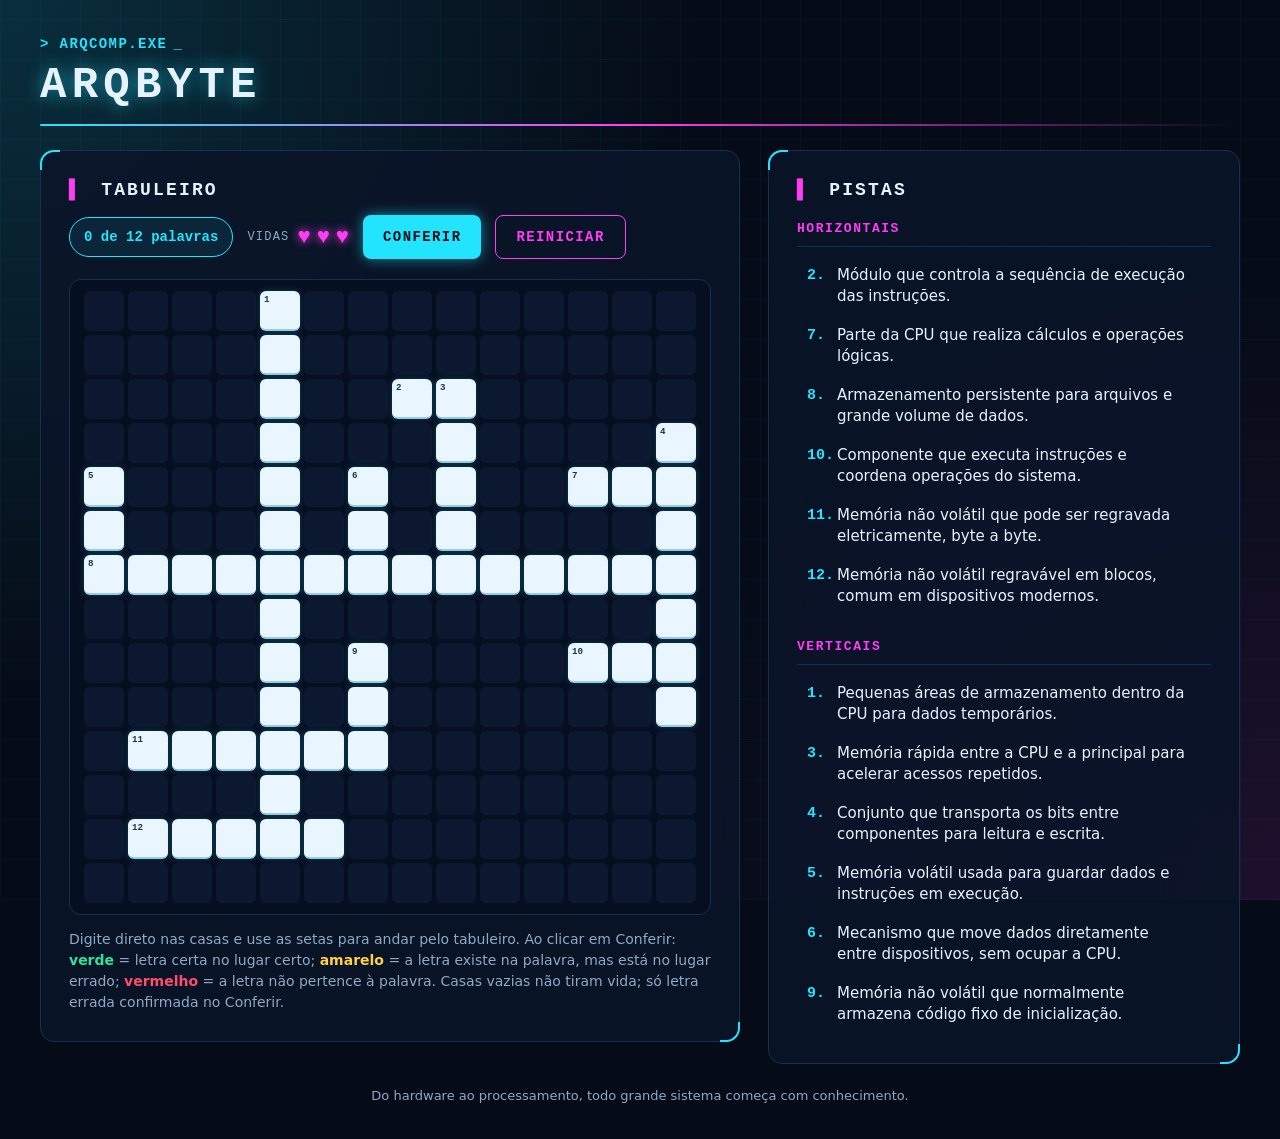
==== commit 8b4c44da: "refactor: reescreve o README.md e altera o titulo da pagina" ====
--- a/index.html
+++ b/index.html
@@ -11,7 +11,7 @@
     <header class="site-header">
       <div class="site-header-inner">
         <div class="prompt-line">&gt; ARQCOMP.EXE<span class="cursor">_</span></div>
-        <h1 class="site-title">CRUZADINHA</h1>
+        <h1 class="site-title">ARQBYTE</h1>
         <div class="title-underline"></div>
       </div>
     </header>
@@ -58,7 +58,7 @@
     </section>
 
     <footer>
-      <p>Nível introdutório — disciplina Arquitetura Computacional</p>
+      <p>Do hardware ao processamento, todo grande sistema começa com conhecimento.</p>
     </footer>
   </main>
 
